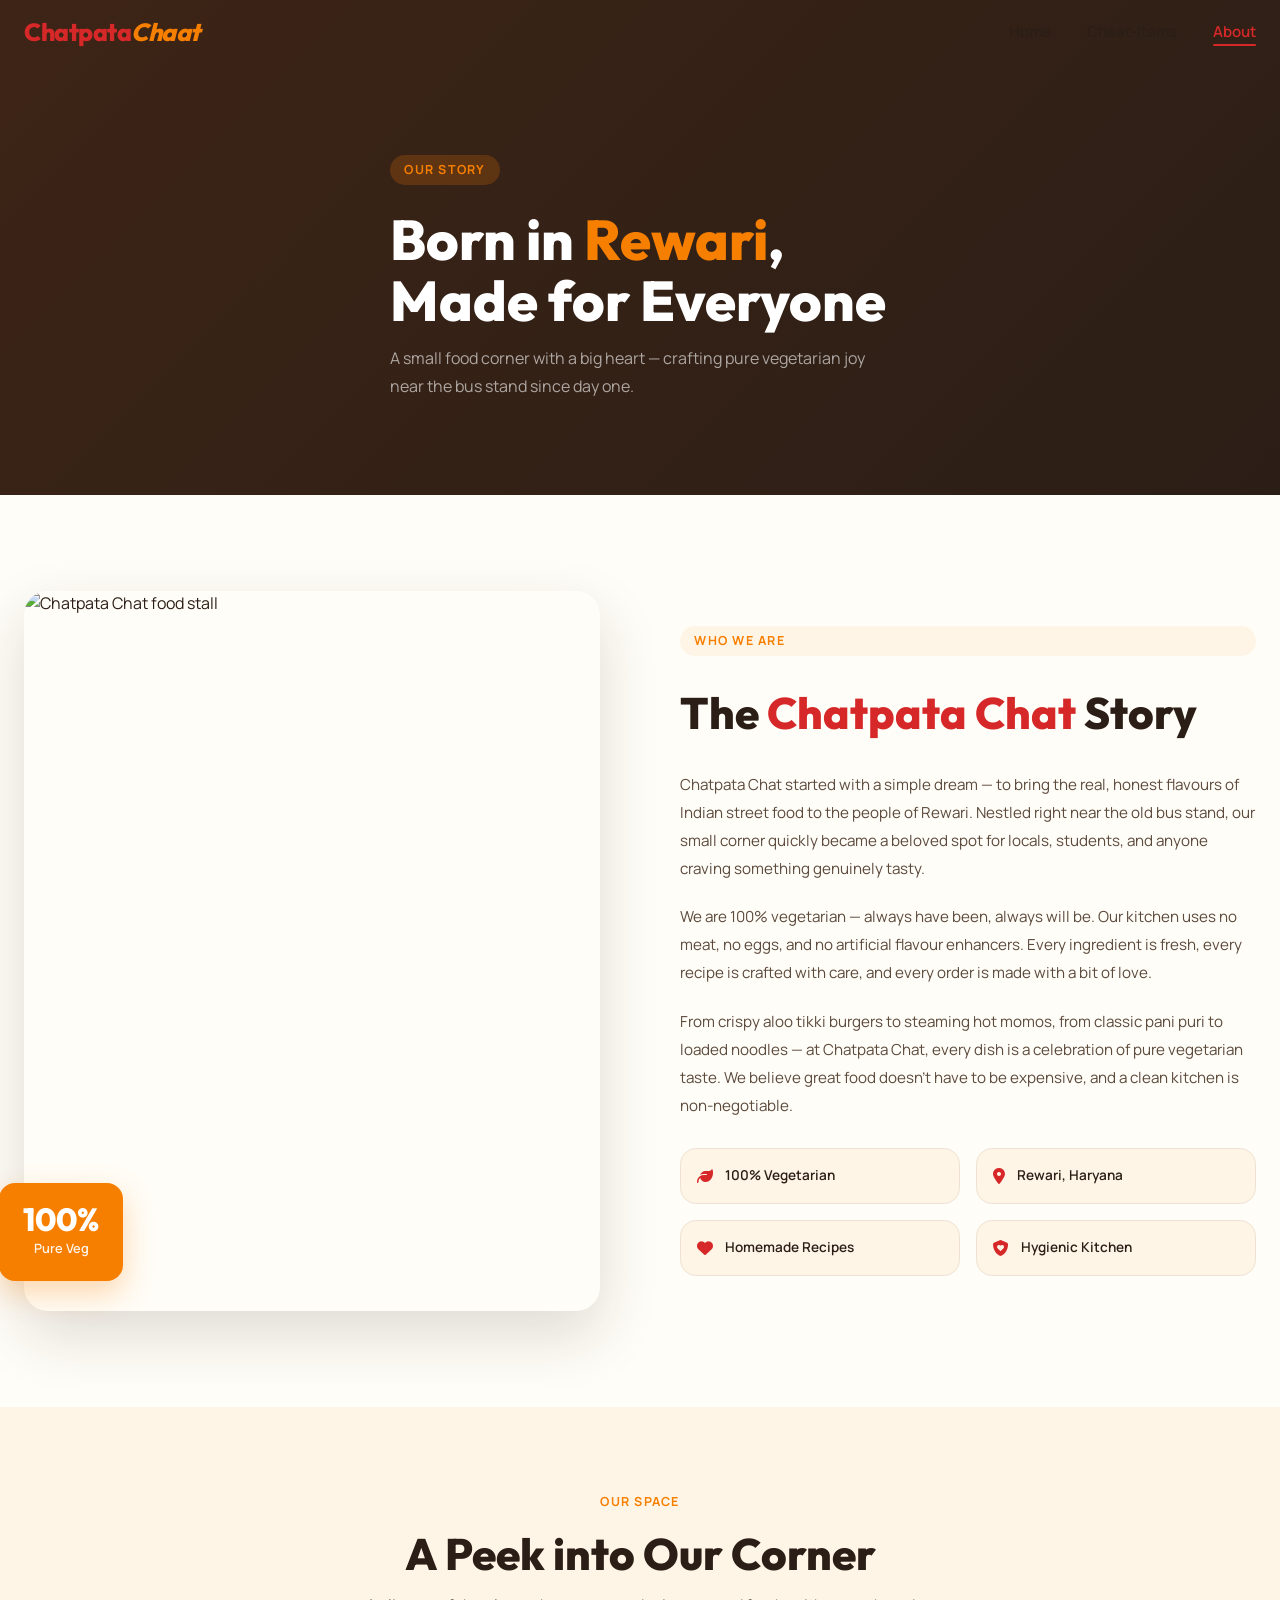
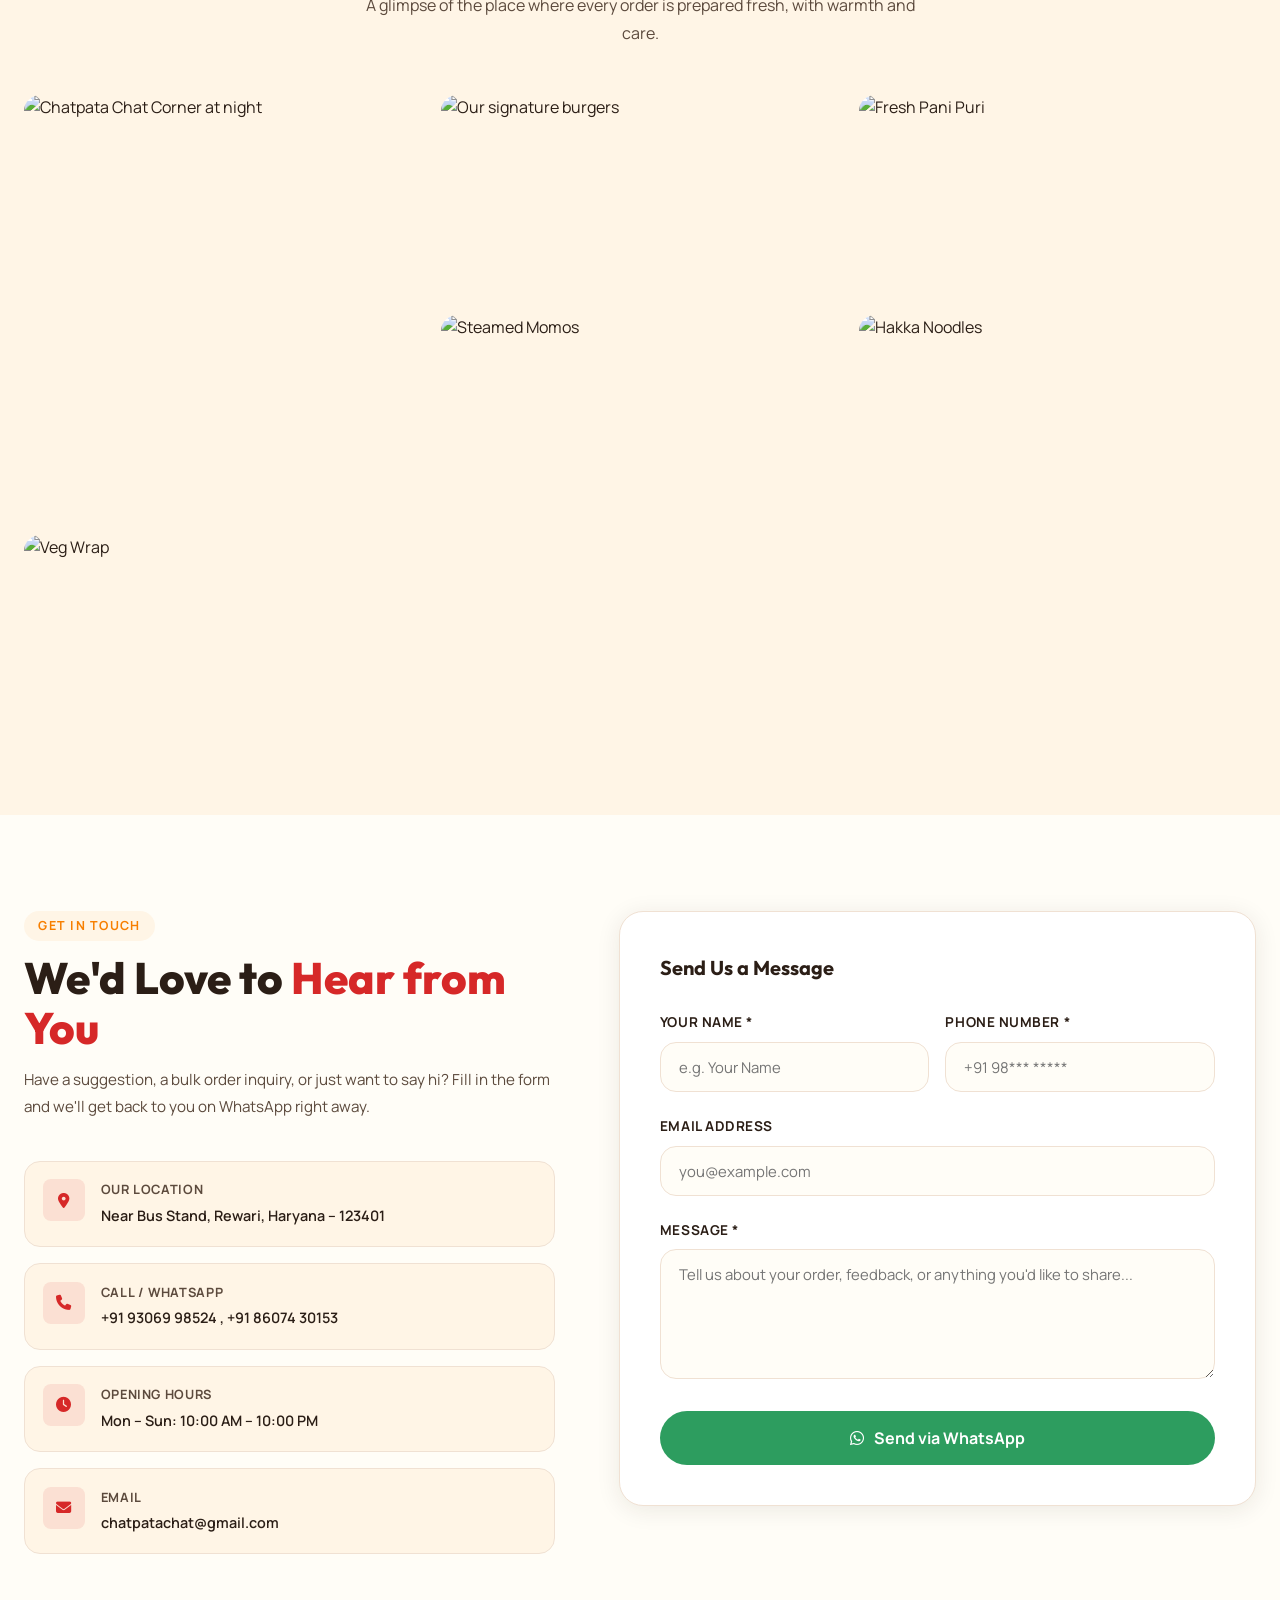
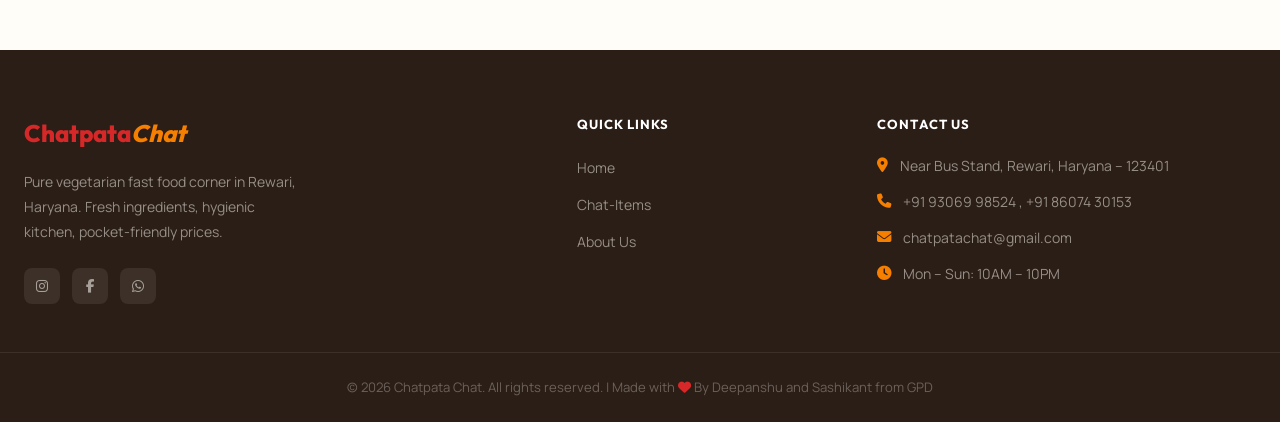
==== about.html @ 044dec82 "Add files via upload" ====
<!DOCTYPE html>
<html lang="en">
<head>
  <meta charset="UTF-8">
  <meta name="viewport" content="width=device-width, initial-scale=1.0">
  <meta name="description" content="About Chatpata Chat – Pure vegetarian fast food corner near bus stand, Rewari, Haryana. Our story, gallery and contact.">
  <title>About Us – Chatpata Chat</title>
  <link rel="stylesheet" href="https://cdnjs.cloudflare.com/ajax/libs/font-awesome/6.5.0/css/all.min.css">
  <link rel="stylesheet" href="style.css">
  <link rel="stylesheet" href="about.css">
</head>
<body>

  <!-- NAV OVERLAY -->
  <div id="navOverlay" class="nav-overlay"></div>

  <!-- NAVBAR -->
  <nav class="navbar" id="navbar">
    <div class="nav-inner">
      <a href="index.html" class="nav-logo" data-testid="nav-logo">
        <span class="c1">Chatpata</span><span class="c2">Chaat</span>
      </a>
      <button class="nav-toggle" id="navToggle" data-testid="nav-toggle-btn" aria-label="Toggle navigation">
        <span></span><span></span><span></span>
      </button>
      <ul class="nav-links" id="navMenu">
        <li><a href="index.html" class="nav-link" data-testid="nav-home">Home</a></li>
        <li><a href="chat.html" class="nav-link" data-testid="nav-chat-items">Chaat-Items</a></li>
        <li><a href="about.html" class="nav-link" data-testid="nav-about">About</a></li>
      </ul>
    </div>
  </nav>

  <!-- ABOUT HERO -->
  <section class="about-hero">
    <div class="about-hero-inner">
      <span class="section-tag">Our Story</span>
      <h1 class="about-hero-title">Born in <span>Rewari</span>,<br>Made for Everyone</h1>
      <p class="about-hero-sub">A small food corner with a big heart — crafting pure vegetarian joy near the bus stand since day one.</p>
    </div>
  </section>

  <!-- STORY SECTION -->
  <section class="about-story">
    <div class="section-wrap">
      <div class="story-inner">
        <div class="reveal-left">
          <div class="story-image-wrap">
            <img
              src="https://images.pexels.com/photos/5360690/pexels-photo-5360690.jpeg"
              alt="Chatpata Chat food stall"
              loading="lazy"
            >
            <div class="story-badge">
              <strong>100%</strong>
              <span>Pure Veg</span>
            </div>
          </div>
        </div>
        <div class="story-content reveal-right">
          <span class="section-tag">Who We Are</span>
          <h2 class="section-title">The <span>Chatpata Chat</span> Story</h2>
          <p>
            Chatpata Chat started with a simple dream — to bring the real, honest flavours of Indian street food to the people of Rewari. Nestled right near the old bus stand, our small corner quickly became a beloved spot for locals, students, and anyone craving something genuinely tasty.
          </p>
          <p>
            We are 100% vegetarian — always have been, always will be. Our kitchen uses no meat, no eggs, and no artificial flavour enhancers. Every ingredient is fresh, every recipe is crafted with care, and every order is made with a bit of love.
          </p>
          <p>
            From crispy aloo tikki burgers to steaming hot momos, from classic pani puri to loaded noodles — at Chatpata Chat, every dish is a celebration of pure vegetarian taste. We believe great food doesn't have to be expensive, and a clean kitchen is non-negotiable.
          </p>
          <div class="story-highlights">
            <div class="highlight-item">
              <i class="fas fa-leaf"></i>
              <span>100% Vegetarian</span>
            </div>
            <div class="highlight-item">
              <i class="fas fa-map-marker-alt"></i>
              <span>Rewari, Haryana</span>
            </div>
            <div class="highlight-item">
              <i class="fas fa-heart"></i>
              <span>Homemade Recipes</span>
            </div>
            <div class="highlight-item">
              <i class="fas fa-shield-heart"></i>
              <span>Hygienic Kitchen</span>
            </div>
          </div>
        </div>
      </div>
    </div>
  </section>

  <!-- GALLERY -->
  <section class="gallery">
    <div class="section-wrap">
      <div class="section-header">
        <span class="section-tag reveal">Our Space</span>
        <h2 class="section-title reveal">A Peek into Our Corner</h2>
        <p class="section-subtitle reveal">A glimpse of the place where every order is prepared fresh, with warmth and care.</p>
      </div>
      <div class="gallery-grid">

        <div class="gallery-item reveal delay-1" data-testid="gallery-1">
          <img src="https://images.pexels.com/photos/36470473/pexels-photo-36470473.jpeg" alt="Chatpata Chat Corner at night" loading="lazy">
          <div class="gallery-overlay"><span>Spicy Samosa</span></div>
        </div>

        <div class="gallery-item reveal delay-2" data-testid="gallery-2">
          <img src="https://images.pexels.com/photos/5639672/pexels-photo-5639672.jpeg?auto=compress&cs=tinysrgb&w=600" alt="Our signature burgers" loading="lazy">
          <div class="gallery-overlay"><span>Signature Burgers</span></div>
        </div>

        <div class="gallery-item reveal delay-3" data-testid="gallery-3">
          <img src="https://images.pexels.com/photos/36576777/pexels-photo-36576777.jpeg?auto=compress&cs=tinysrgb&w=600" alt="Fresh Pani Puri" loading="lazy">
          <div class="gallery-overlay"><span>Fresh Pani Puri</span></div>
        </div>

        <div class="gallery-item reveal delay-2" data-testid="gallery-4">
          <img src="https://images.pexels.com/photos/3911228/pexels-photo-3911228.jpeg?auto=compress&cs=tinysrgb&w=600" alt="Steamed Momos" loading="lazy">
          <div class="gallery-overlay"><span>Steamed Momos</span></div>
        </div>

        <div class="gallery-item reveal delay-3" data-testid="gallery-5">
          <img src="https://images.unsplash.com/photo-1617622141573-2e00d8818f3f?w=600&q=80" alt="Hakka Noodles" loading="lazy">
          <div class="gallery-overlay"><span>Hakka Noodles</span></div>
        </div>

        <div class="gallery-item reveal delay-4" data-testid="gallery-6">
          <img src="https://images.pexels.com/photos/36268502/pexels-photo-36268502.jpeg?auto=compress&cs=tinysrgb&w=600" alt="Veg Wrap" loading="lazy">
          <div class="gallery-overlay"><span>Veg Wraps</span></div>
        </div>

      </div>
    </div>
  </section>

  <!-- CONTACT FORM -->
  <section class="contact-section">
    <div class="section-wrap">
      <div class="contact-inner">
        <div class="contact-info reveal-left">
          <div>
            <span class="section-tag">Get in Touch</span>
            <h2 class="section-title">We'd Love to <span>Hear from You</span></h2>
            <p>Have a suggestion, a bulk order inquiry, or just want to say hi? Fill in the form and we'll get back to you on WhatsApp right away.</p>
          </div>
          <div class="contact-details">
            <div class="contact-detail-item" data-testid="contact-address">
              <div class="contact-detail-icon"><i class="fas fa-map-marker-alt"></i></div>
              <div>
                <strong>Our Location</strong>
                <span>Near Bus Stand, Rewari, Haryana – 123401</span>
              </div>
            </div>
            <div class="contact-detail-item" data-testid="contact-phone">
              <div class="contact-detail-icon"><i class="fas fa-phone"></i></div>
              <div>
                <strong>Call / WhatsApp</strong>
                <span>+91 93069 98524 ,
                +91 86074 30153</span>
              </div>
            </div>
            <div class="contact-detail-item" data-testid="contact-hours">
              <div class="contact-detail-icon"><i class="fas fa-clock"></i></div>
              <div>
                <strong>Opening Hours</strong>
                <span>Mon – Sun: 10:00 AM – 10:00 PM</span>
              </div>
            </div>
            <div class="contact-detail-item" data-testid="contact-email">
              <div class="contact-detail-icon"><i class="fas fa-envelope"></i></div>
              <div>
                <strong>Email</strong>
                <span>chatpatachat@gmail.com</span>
              </div>
            </div>
          </div>
        </div>

        <div class="contact-form-wrap reveal-right">
          <h3 style="font-family:var(--font-heading);font-size:1.25rem;font-weight:700;color:var(--text);margin-bottom:1.75rem;">Send Us a Message</h3>
          <form id="contactForm" novalidate data-testid="contact-form">
            <div class="form-row">
              <div class="form-group">
                <label class="form-label" for="contactName">Your Name *</label>
                <input
                  type="text"
                  id="contactName"
                  class="form-input"
                  placeholder="e.g. Your Name"
                  autocomplete="name"
                  data-testid="contact-name-input"
                  required
                >
              </div>
              <div class="form-group">
                <label class="form-label" for="contactPhone">Phone Number *</label>
                <input
                  type="tel"
                  id="contactPhone"
                  class="form-input"
                  placeholder="+91 98*** *****"
                  autocomplete="tel"
                  data-testid="contact-phone-input"
                  required
                >
              </div>
            </div>
            <div class="form-group">
              <label class="form-label" for="contactEmail">Email Address</label>
              <input
                type="email"
                id="contactEmail"
                class="form-input"
                placeholder="you@example.com"
                autocomplete="email"
                data-testid="contact-email-input"
              >
            </div>
            <div class="form-group">
              <label class="form-label" for="contactMessage">Message *</label>
              <textarea
                id="contactMessage"
                class="form-textarea"
                placeholder="Tell us about your order, feedback, or anything you'd like to share..."
                data-testid="contact-message-input"
                required
              ></textarea>
            </div>
            <button type="submit" class="form-submit-btn" data-testid="contact-submit-btn">
              <i class="fab fa-whatsapp"></i> Send via WhatsApp
            </button>
          </form>
        </div>
      </div>
    </div>
  </section>

  <!-- FOOTER -->
  <footer>
    <div class="footer-main">
      <div>
        <a href="index.html" class="footer-logo"><span>Chatpata</span><em>Chat</em></a>
        <p class="footer-desc">Pure vegetarian fast food corner in Rewari, Haryana. Fresh ingredients, hygienic kitchen, pocket-friendly prices.</p>
        <div class="footer-socials">
          <a href="#" aria-label="Instagram" data-testid="footer-instagram"><i class="fab fa-instagram"></i></a>
          <a href="#" aria-label="Facebook" data-testid="footer-facebook"><i class="fab fa-facebook-f"></i></a>
          <a href="#" aria-label="WhatsApp" data-testid="footer-whatsapp"><i class="fab fa-whatsapp"></i></a>
        </div>
      </div>
      <div class="footer-col">
        <h4>Quick Links</h4>
        <ul>
          <li><a href="index.html" data-testid="footer-link-home">Home</a></li>
          <li><a href="chat.html" data-testid="footer-link-menu">Chat-Items</a></li>
          <li><a href="about.html" data-testid="footer-link-about">About Us</a></li>
        </ul>
      </div>
      <div class="footer-col">
        <h4>Contact Us</h4>
        <div class="footer-contact-item"><i class="fas fa-map-marker-alt"></i><span>Near Bus Stand, Rewari, Haryana – 123401</span></div>
        <div class="footer-contact-item"><i class="fas fa-phone"></i><span>+91 93069 98524 ,
                +91 86074 30153</span></div>
        <div class="footer-contact-item"><i class="fas fa-envelope"></i><span>chatpatachat@gmail.com</span></div>
        <div class="footer-contact-item"><i class="fas fa-clock"></i><span>Mon – Sun: 10AM – 10PM</span></div>
      </div>
    </div>
    <div class="footer-bottom">
      <p>&copy; 2026 Chatpata Chat. All rights reserved. | Made with <i class="fas fa-heart" style="color:var(--primary)"></i> By Deepanshu and Sashikant from GPD</p>
    </div>
  </footer>

  <script src="common.js"></script>
  <script src="about.js"></script>
  <script src="main.js"></script>
</body>
</html>
---- style.css ----
/* =============================================
   CHATPATA CHAT — Shared Styles
   ============================================= */

@import url('https://fonts.googleapis.com/css2?family=Outfit:wght@400;500;600;700;800&family=Manrope:wght@400;500;600;700&display=swap');

/* ---- Reset ---- */
*, *::before, *::after { box-sizing: border-box; margin: 0; padding: 0; }
html { scroll-behavior: smooth; }
body { font-family: var(--font-body); background: var(--bg); color: var(--text); line-height: 1.6; overflow-x: hidden;   
  margin: 0;
}
img { max-width: 100%; display: block; height: auto; }
a { text-decoration: none; color: inherit; }
ul { list-style: none; }
button { cursor: pointer; border: none; background: none; font-family: inherit; }
input, textarea, select { font-family: inherit; }

/* ---- Variables ---- */
:root {
  --primary: #D62828;
  --primary-dark: #B71C1C;
  --secondary: #F77F00;
  --secondary-dark: #E06800;
  --accent: #2D9D5F;
  --accent-dark: #1E7A47;
  --bg: #FFFDF7;
  --bg-alt: #FFF5E6;
  --surface: #FFFFFF;
  --text: #2B1E16;
  --text-muted: #5C4A3D;
  --border: #F0E1D3;
  --shadow-soft: 0 8px 30px rgba(247, 127, 0, 0.08);
  --shadow-hover: 0 20px 40px rgba(214, 40, 40, 0.14);
  --shadow-card: 0 4px 24px rgba(43, 30, 22, 0.09);
  --radius-sm: 8px;
  --radius-md: 16px;
  --radius-lg: 24px;
  --radius-pill: 9999px;
  --font-heading: 'Outfit', sans-serif;
  --font-body: 'Manrope', sans-serif;
  --transition: all 0.3s cubic-bezier(0.4, 0, 0.2, 1);
  --max-w: 1280px;
}

/* ---- Layout ---- */
.container { max-width: var(--max-w); margin: 0 auto; padding: 0 1.5rem; }

.section-wrap { max-width: var(--max-w); margin: 0 auto; padding: 0 1.5rem; }

.section-tag {
  display: inline-block;
  background: var(--bg-alt);
  color: var(--secondary);
  font-size: 0.78rem;
  font-weight: 700;
  letter-spacing: 0.1em;
  text-transform: uppercase;
  padding: 0.3rem 0.9rem;
  border-radius: var(--radius-pill);
  margin-bottom: 0.75rem;
}

.section-title {
  font-family: var(--font-heading);
  font-size: clamp(1.75rem, 3.5vw, 2.75rem);
  font-weight: 800;
  color: var(--text);
  line-height: 1.15;
  margin-bottom: 0.75rem;
}

.section-subtitle {
  font-size: 1rem;
  color: var(--text-muted);
  line-height: 1.75;
}

.section-header { text-align: center; margin-bottom: 3rem; }
.section-header .section-subtitle { max-width: 560px; margin: 0 auto; }

/* ---- Buttons ---- */
.btn {
  display: inline-flex;
  align-items: center;
  gap: 0.5rem;
  padding: 0.875rem 1.75rem;
  border-radius: var(--radius-pill);
  font-size: 0.93rem;
  font-weight: 700;
  transition: var(--transition);
  white-space: nowrap;
  cursor: pointer;
  border: none;
  font-family: var(--font-body);
  line-height: 1;
}
.btn-primary { background: var(--primary); color: #fff; }
.btn-primary:hover { background: var(--primary-dark); transform: translateY(-2px); box-shadow: var(--shadow-hover); }
.btn-secondary { background: var(--secondary); color: #fff; }
.btn-secondary:hover { background: var(--secondary-dark); transform: translateY(-2px); box-shadow: 0 12px 30px rgba(247,127,0,0.25); }
.btn-accent { background: var(--secondary); color: #fff; }
.btn-accent:hover { background: var(--secondary-dark); transform: translateY(-2px); box-shadow: 0 12px 30px rgba(45,157,95,0.25); }
.btn-outline { background: transparent; color: var(--primary); border: 2px solid var(--primary); }
.btn-outline:hover { background: var(--primary); color: #fff; transform: translateY(-2px); }
.btn-sm { padding: 0.6rem 1.2rem; font-size: 0.84rem; }
.btn-lg { padding: 1.1rem 2.25rem; font-size: 1.05rem; }

/* ---- Scroll Reveal ---- */
.reveal, .reveal-left, .reveal-right {
  opacity: 0;
  transition: opacity 0.7s ease, transform 0.7s ease;
}
.reveal { transform: translateY(30px); }
.reveal-left { transform: translateX(-40px); }
.reveal-right { transform: translateX(40px); }
.reveal.visible, .reveal-left.visible, .reveal-right.visible {
  opacity: 1;
  transform: translate(0, 0);
}
.delay-1 { transition-delay: 0.1s; }
.delay-2 { transition-delay: 0.2s; }
.delay-3 { transition-delay: 0.3s; }
.delay-4 { transition-delay: 0.4s; }
.delay-5 { transition-delay: 0.5s; }
.delay-6 { transition-delay: 0.6s; }

/* =============================================
   NAVBAR
   ============================================= */
.navbar {
  position: fixed;
  top: 0; left: 0; right: 0;
  z-index: 1000;
  padding: 1.2rem 0;
  transition: background 0.4s ease, box-shadow 0.4s ease, padding 0.3s ease;
}
.navbar.scrolled {
  background: rgba(255, 253, 247, 0.96);
  backdrop-filter: blur(14px);
  -webkit-backdrop-filter: blur(14px);
  box-shadow: 0 2px 20px rgba(43, 30, 22, 0.08);
  padding: 0.85rem 0;
}
.nav-inner {
  max-width: var(--max-w);
  margin: 0 auto;
  padding: 0 1.5rem;
  display: flex;
  align-items: center;
  justify-content: space-between;
}
.nav-logo {
  font-family: var(--font-heading);
  font-size: 1.55rem;
  font-weight: 800;
  letter-spacing: -0.02em;
  line-height: 1;
}
.nav-logo .c1 { color: var(--primary); }
.nav-logo .c2 { color: var(--secondary); font-style: italic; }
.nav-links { display: flex; align-items: center; gap: 2.25rem; }
.nav-link {
  font-size: 0.94rem;
  font-weight: 600;
  color: var(--text);
  position: relative;
  transition: var(--transition);
}
.nav-link::after {
  content: '';
  position: absolute;
  bottom: -4px; left: 0;
  width: 0; height: 2px;
  background: var(--primary);
  border-radius: var(--radius-pill);
  transition: width 0.3s ease;
}
.nav-link:hover, .nav-link.active { color: var(--primary); }
.nav-link:hover::after, .nav-link.active::after { width: 100%; }
.nav-toggle {
  display: none;
  flex-direction: column;
  gap: 5px;
  padding: 6px;
  background: transparent;
  border: none;
  cursor: pointer;
  z-index: 1001;
}
.nav-toggle span {
  display: block;
  width: 24px; height: 2px;
  background: var(--text);
  border-radius: 2px;
  transition: var(--transition);
}
.nav-toggle.open span:nth-child(1) { transform: translateY(7px) rotate(45deg); }
.nav-toggle.open span:nth-child(2) { opacity: 0; transform: scaleX(0); }
.nav-toggle.open span:nth-child(3) { transform: translateY(-7px) rotate(-45deg); }
.nav-overlay {
  display: none;
  position: fixed;
  inset: 0;
  background: rgba(0,0,0,0.35);
  z-index: 998;
  opacity: 0;
  transition: opacity 0.3s ease;
}
.nav-overlay.show { opacity: 1; }

/* =============================================
   FOOTER
   ============================================= */
footer { background: var(--text); color: rgba(255,253,247,0.85); }
.footer-main {
  max-width: var(--max-w);
  margin: 0 auto;
  padding: 4rem 1.5rem 3rem;
  display: grid;
  grid-template-columns: 2fr 1fr 1.5fr;
  gap: 3rem;
  border-bottom: 1px solid rgba(255,255,255,0.08);
}
.footer-logo {
  font-family: var(--font-heading);
  font-size: 1.5rem;
  font-weight: 800;
  display: inline-block;
  margin-bottom: 1rem;
}
.footer-logo span { color: var(--primary); }
.footer-logo em { color: var(--secondary); font-style: italic; }
.footer-desc {
  font-size: 0.875rem;
  color: rgba(255,253,247,0.5);
  line-height: 1.8;
  margin-bottom: 1.5rem;
  max-width: 280px;
}
.footer-socials { display: flex; gap: 0.75rem; }
.footer-socials a {
  width: 36px; height: 36px;
  background: rgba(255,255,255,0.08);
  border-radius: var(--radius-sm);
  display: flex; align-items: center; justify-content: center;
  color: rgba(255,253,247,0.55);
  font-size: 0.85rem;
  transition: var(--transition);
}
.footer-socials a:hover { background: var(--primary); color: #fff; transform: translateY(-2px); }
.footer-col h4 {
  font-family: var(--font-heading);
  font-size: 0.82rem;
  font-weight: 700;
  color: #fff;
  text-transform: uppercase;
  letter-spacing: 0.08em;
  margin-bottom: 1.25rem;
}
.footer-col ul { display: flex; flex-direction: column; gap: 0.7rem; }
.footer-col ul a { font-size: 0.875rem; color: rgba(255,253,247,0.5); transition: var(--transition); }
.footer-col ul a:hover { color: var(--secondary); padding-left: 5px; }
.footer-contact-item {
  display: flex; align-items: flex-start; gap: 0.75rem;
  margin-bottom: 0.85rem; font-size: 0.875rem; color: rgba(255,253,247,0.5);
}
.footer-contact-item i { color: var(--secondary); margin-top: 3px; flex-shrink: 0; font-size: 0.9rem; }
.footer-bottom {
  max-width: var(--max-w);
  margin: 0 auto;
  padding: 1.5rem;
  text-align: center;
  font-size: 0.82rem;
  color: rgba(255,253,247,0.3);
}

/* =============================================
   RESPONSIVE
   ============================================= */
@media (max-width: 768px) {
  .nav-toggle { display: flex; }
  .nav-links {
    position: fixed;
    top: 0; right: -100%;
    width: 270px; height: 100vh;
    background: var(--surface);
    flex-direction: column;
    justify-content: center;
    gap: 2rem;
    padding: 2rem;
    box-shadow: -8px 0 30px rgba(0,0,0,0.12);
    transition: right 0.4s cubic-bezier(0.4, 0, 0.2, 1);
    z-index: 999;
  }
  .nav-overlay {
  position: fixed;
  inset: 0;
  background: rgba(0, 0, 0, 0.45);
  opacity: 0;
  visibility: hidden;
  pointer-events: none;
  transition: 0.25s ease;
  z-index: 998;
}

.nav-overlay.active {
  opacity: 1;
  visibility: visible;
  pointer-events: auto;
}
  .nav-links.open { right: 0; }
  .nav-link { font-size: 1.1rem; }
  /* .nav-overlay { display: block; } */
  .footer-main { grid-template-columns: 1fr; gap: 2rem; padding: 3rem 1.5rem 2rem; }
}

@media (max-width: 480px) {
  .btn { padding: 0.75rem 1.4rem; font-size: 0.88rem; }
  .btn-lg { padding: 0.9rem 1.75rem; font-size: 0.95rem; }
}

/* ===============================
   ORDER POPUP — Chatpata Chat
================================= */

.order-popup {
  position: fixed;
  inset: 0;
  background: rgba(20, 16, 12, 0.58);
  display: flex;
  align-items: center;
  justify-content: center;
  padding: 24px 16px;
  opacity: 0;
  visibility: hidden;
  pointer-events: none;
  transition: opacity 0.25s ease, visibility 0.25s ease;
  z-index: 9999;
}

.order-popup.show {
  opacity: 1;
  visibility: visible;
  pointer-events: auto;
}

.order-popup-box {
  width: 100%;
  max-width: 560px;
  max-height: 90vh;
  overflow-y: auto;
  background: #ffffff;
  border-radius: 26px;
  padding: 28px 24px 24px;
  position: relative;
  box-shadow: 0 24px 70px rgba(0, 0, 0, 0.18);
  border: 1px solid rgba(229, 57, 53, 0.08);
  transform: translateY(18px) scale(0.98);
  transition: transform 0.25s ease;
  scrollbar-width: thin;
  scrollbar-color: #d8d8d8 transparent;
}

.order-popup.show .order-popup-box {
  transform: translateY(0) scale(1);
}

.order-popup-box::-webkit-scrollbar {
  width: 8px;
}

.order-popup-box::-webkit-scrollbar-track {
  background: transparent;
}

.order-popup-box::-webkit-scrollbar-thumb {
  background: #d9d9d9;
  border-radius: 999px;
}

.popup-close {
  position: absolute;
  top: 14px;
  right: 14px;
  width: 42px;
  height: 42px;
  border: none;
  border-radius: 50%;
  background: #f7f3ef;
  color: #221813;
  font-size: 26px;
  line-height: 1;
  cursor: pointer;
  transition: 0.2s ease;
  display: flex;
  align-items: center;
  justify-content: center;
}

.popup-close:hover {
  background: #efe6df;
  transform: rotate(90deg);
}

.order-popup-box h3 {
  margin: 0 0 6px;
  font-size: 30px;
  line-height: 1.15;
  color: #221813;
  font-weight: 800;
  padding-right: 52px;
}

.popup-subtext {
  margin: 0 0 22px;
  font-size: 15px;
  line-height: 1.6;
  color: #6b625b;
}

.popup-field {
  margin-bottom: 18px;
}

.popup-field label {
  display: block;
  margin-bottom: 9px;
  font-size: 15px;
  font-weight: 700;
  color: #2a2019;
}

.popup-field input,
.popup-field textarea {
  width: 100%;
  border: 1px solid #e5ddd6;
  border-radius: 16px;
  padding: 14px 16px;
  font-size: 15px;
  color: #221813;
  background: #fffdfb;
  outline: none;
  transition: border-color 0.2s ease, box-shadow 0.2s ease, background 0.2s ease;
}

.popup-field input:focus,
.popup-field textarea:focus {
  border-color: #e53935;
  box-shadow: 0 0 0 4px rgba(229, 57, 53, 0.08);
  background: #ffffff;
}

.popup-field input[readonly] {
  background: #f8f5f2;
  color: #3a302a;
  cursor: default;
}

.popup-field textarea {
  min-height: 110px;
  resize: vertical;
}

.popup-qty {
  display: flex;
  align-items: center;
  gap: 12px;
}

.popup-qty button {
  width: 48px;
  height: 48px;
  border: none;
  border-radius: 14px;
  background: #f3efea;
  color: #221813;
  font-size: 24px;
  font-weight: 700;
  cursor: pointer;
  transition: 0.2s ease;
  flex-shrink: 0;
}

.popup-qty button:hover {
  background: #eadfd6;
}

.popup-qty input {
  width: 96px;
  min-width: 96px;
  text-align: center;
  padding: 12px;
  font-weight: 700;
  background: #fff;
}

.popup-total {
  margin: 10px 0 22px;
  font-size: 20px;
  font-weight: 800;
  color: #e53935;
}

.confirm-order-btn {
  width: 100%;
  border: none;
  border-radius: 16px;
  padding: 15px 18px;
  background: linear-gradient(135deg, #e53935, #ff6b35);
  color: #ffffff;
  font-size: 16px;
  font-weight: 800;
  letter-spacing: 0.2px;
  cursor: pointer;
  box-shadow: 0 14px 30px rgba(229, 57, 53, 0.22);
  transition: transform 0.2s ease, box-shadow 0.2s ease, opacity 0.2s ease;
}

.confirm-order-btn:hover {
  transform: translateY(-2px);
  box-shadow: 0 18px 34px rgba(229, 57, 53, 0.28);
}

.confirm-order-btn:active {
  transform: translateY(0);
}

@media (max-width: 768px) {
  .order-popup {
    padding: 14px;
    align-items: flex-start;
  }

  .order-popup-box {
    max-width: 100%;
    max-height: 92vh;
    margin-top: 6px;
    border-radius: 22px;
    padding: 22px 18px 20px;
  }

  .order-popup-box h3 {
    font-size: 24px;
  }

  .popup-subtext {
    font-size: 14px;
    margin-bottom: 18px;
  }

  .popup-field {
    margin-bottom: 16px;
  }

  .popup-field input,
  .popup-field textarea {
    padding: 13px 14px;
    font-size: 14px;
    border-radius: 14px;
  }

  .popup-qty {
    gap: 10px;
  }

  .popup-qty button {
    width: 44px;
    height: 44px;
    border-radius: 12px;
    font-size: 22px;
  }

  .popup-qty input {
    width: 82px;
    min-width: 82px;
  }

  .popup-total {
    font-size: 18px;
    margin: 8px 0 18px;
  }

  .confirm-order-btn {
    padding: 14px 16px;
    font-size: 15px;
    border-radius: 14px;
  }
}

@media (max-width: 480px) {
  .order-popup {
    padding: 10px;
  }

  .order-popup-box {
    max-height: 94vh;
    padding: 20px 15px 18px;
    border-radius: 18px;
  }

  .popup-close {
    width: 38px;
    height: 38px;
    font-size: 24px;
    top: 10px;
    right: 10px;
  }

  .order-popup-box h3 {
    font-size: 22px;
    padding-right: 44px;
  }

  .popup-field label {
    font-size: 14px;
  }

  .popup-field input,
  .popup-field textarea {
    font-size: 14px;
  }

  .popup-qty input {
    width: 74px;
    min-width: 74px;
  }
}
---- about.css ----
/* =============================================
   ABOUT PAGE — Chatpata Chat
   ============================================= */

/* ---- About Hero ---- */
.about-hero {
  min-height: 55vh;
  background: linear-gradient(135deg, #3D2416 0%, var(--text) 100%);
  display: flex;
  align-items: center;
  padding: 120px 0 60px;
  position: relative;
  overflow: hidden;
}
.about-hero::before {
  content: '';
  position: absolute;
  inset: 0;
  background: url('https://images.pexels.com/photos/5779600/pexels-photo-5779600.jpeg') center/cover no-repeat;
  opacity: 0.15;
}
.about-hero::after {
  content: '';
  position: absolute;
  top: 0; left: 0;
  width: 100%; height: 100%;
  /* background: linear-gradient(to right, rgba(126, 83, 56, 0.208) 40%, rgba(93, 71, 58, 0.192) 100%); */
}
.about-hero-inner {
  max-width: var(--max-w);
  margin: 0 auto;
  padding: 0 1.5rem;
  position: relative;
  z-index: 1;
}
.about-hero .section-tag { background: rgba(247,127,0,0.2); color: var(--secondary); }
.about-hero-title {
  font-family: var(--font-heading);
  font-size: clamp(2rem, 4.5vw, 3.5rem);
  font-weight: 800;
  color: #fff;
  line-height: 1.1;
  margin: 0.75rem 0;
}
.about-hero-title span { color: var(--secondary); }
.about-hero-sub {
  font-size: 1rem;
  color: rgba(255,255,255,0.6);
  max-width: 500px;
  line-height: 1.75;
}

/* ---- Story Section ---- */
.about-story {
  padding: 6rem 0;
  background: var(--bg);
}
.story-inner {
  display: grid;
  grid-template-columns: 1fr 1fr;
  gap: 5rem;
  align-items: center;
}
.story-image-wrap { position: relative; }
.story-image-wrap img {
  width: 100%;
  border-radius: var(--radius-lg);
  box-shadow: 0 24px 60px rgba(43,30,22,0.15);
  object-fit: cover;
  aspect-ratio: 4/5;
}
.story-badge {
  position: absolute;
  bottom: 30px; left: -25px;
  background: var(--secondary);
  color: #fff;
  padding: 1.25rem 1.5rem;
  border-radius: var(--radius-md);
  box-shadow: 0 12px 30px rgba(247,127,0,0.3);
  text-align: center;
}
.story-badge strong {
  font-family: var(--font-heading);
  font-size: 2rem;
  font-weight: 800;
  display: block;
  line-height: 1;
}
.story-badge span { font-size: 0.8rem; font-weight: 600; opacity: 0.9; }
.story-content { display: flex; flex-direction: column; gap: 1.25rem; }
.story-content .section-title { text-align: left; }
.story-content .section-title span { color: var(--primary); }
.story-content p { font-size: 0.95rem; color: var(--text-muted); line-height: 1.85; }
.story-highlights {
  display: grid;
  grid-template-columns: 1fr 1fr;
  gap: 1rem;
  margin-top: 0.5rem;
}
.highlight-item {
  display: flex;
  align-items: center;
  gap: 0.75rem;
  padding: 1rem;
  background: var(--bg-alt);
  border-radius: var(--radius-md);
  border: 1px solid var(--border);
}
.highlight-item i { color: var(--primary); font-size: 1rem; flex-shrink: 0; }
.highlight-item span { font-size: 0.85rem; font-weight: 600; color: var(--text); }

/* ---- Gallery ---- */
.gallery {
  padding: 5rem 0;
  background: var(--bg-alt);
}
.gallery-grid {
  display: grid;
  grid-template-columns: repeat(3, 1fr);
  gap: 1.25rem;
}
.gallery-item {
  border-radius: var(--radius-md);
  overflow: hidden;
  position: relative;
  cursor: pointer;
}
.gallery-item:nth-child(1) { grid-row: span 2; }
.gallery-item img {
  width: 100%;
  height: 100%;
  min-height: 200px;
  object-fit: cover;
  transition: transform 0.6s ease;
  display: block;
}
.gallery-item:nth-child(1) img { min-height: 420px; }
.gallery-overlay {
  position: absolute;
  inset: 0;
  background: linear-gradient(to top, rgba(43,30,22,0.7) 0%, transparent 50%);
  opacity: 0;
  transition: var(--transition);
  display: flex;
  align-items: flex-end;
  padding: 1.25rem;
}
.gallery-item:hover .gallery-overlay { opacity: 1; }
.gallery-item:hover img { transform: scale(1.08); }
.gallery-overlay span {
  color: #fff;
  font-size: 0.9rem;
  font-weight: 600;
  font-family: var(--font-heading);
}

/* ---- Contact Form ---- */
.contact-section {
  padding: 6rem 0;
  background: var(--bg);
}
.contact-inner {
  display: grid;
  grid-template-columns: 1fr 1.2fr;
  gap: 4rem;
  align-items: start;
}
.contact-info { display: flex; flex-direction: column; gap: 2rem; }
.contact-info .section-title { text-align: left; }
.contact-info .section-title span { color: var(--primary); }
.contact-info p { font-size: 0.95rem; color: var(--text-muted); line-height: 1.8; }
.contact-details { display: flex; flex-direction: column; gap: 1rem; margin-top: 0.5rem; }
.contact-detail-item {
  display: flex;
  align-items: flex-start;
  gap: 1rem;
  padding: 1.1rem;
  background: var(--bg-alt);
  border-radius: var(--radius-md);
  border: 1px solid var(--border);
}
.contact-detail-icon {
  width: 42px; height: 42px;
  background: rgba(214,40,40,0.1);
  border-radius: var(--radius-sm);
  display: flex; align-items: center; justify-content: center;
  color: var(--primary);
  font-size: 0.95rem;
  flex-shrink: 0;
}
.contact-detail-item strong { display: block; font-size: 0.8rem; color: var(--text-muted); text-transform: uppercase; letter-spacing: 0.05em; margin-bottom: 0.2rem; }
.contact-detail-item span { font-size: 0.9rem; font-weight: 600; color: var(--text); }

/* Form */
.contact-form-wrap {
  background: var(--surface);
  padding: 2.5rem;
  border-radius: var(--radius-lg);
  box-shadow: var(--shadow-card);
  border: 1px solid var(--border);
}
.form-group { margin-bottom: 1.5rem; }
.form-label {
  display: block;
  font-size: 0.85rem;
  font-weight: 700;
  color: var(--text);
  margin-bottom: 0.5rem;
  text-transform: uppercase;
  letter-spacing: 0.04em;
}
.form-input, .form-textarea {
  width: 100%;
  padding: 0.875rem 1.1rem;
  background: var(--bg);
  border: 1.5px solid var(--border);
  border-radius: var(--radius-md);
  font-size: 0.93rem;
  color: var(--text);
  transition: var(--transition);
  outline: none;
}
.form-input:focus, .form-textarea:focus {
  border-color: var(--primary);
  background: var(--surface);
  box-shadow: 0 0 0 3px rgba(214,40,40,0.08);
}
.form-textarea { resize: vertical; min-height: 130px; }
.form-row { display: grid; grid-template-columns: 1fr 1fr; gap: 1rem; }
.form-submit-btn {
  width: 100%;
  padding: 1rem;
  background: var(--accent);
  color: #fff;
  border: none;
  border-radius: var(--radius-pill);
  font-size: 1rem;
  font-weight: 700;
  cursor: pointer;
  display: flex;
  align-items: center;
  justify-content: center;
  gap: 0.6rem;
  transition: var(--transition);
  font-family: var(--font-body);
}
.form-submit-btn:hover { background: var(--accent-dark); transform: translateY(-2px); box-shadow: 0 12px 30px rgba(45,157,95,0.3); }

/* =============================================
   RESPONSIVE — ABOUT
   ============================================= */
@media (max-width: 1024px) {
  .story-inner { grid-template-columns: 1fr; gap: 3rem; }
  .story-image-wrap img { aspect-ratio: 16/9; }
  .story-badge { left: 20px; }
  .contact-inner { grid-template-columns: 1fr; gap: 3rem; }
  .gallery-grid { grid-template-columns: repeat(2, 1fr); }
  .gallery-item:nth-child(1) { grid-row: span 1; }
  .gallery-item:nth-child(1) img { min-height: 200px; }
}

@media (max-width: 600px) {
  .gallery-grid { grid-template-columns: 1fr 1fr; gap: 0.75rem; }
  .story-highlights { grid-template-columns: 1fr; }
  .form-row { grid-template-columns: 1fr; }
  .contact-form-wrap { padding: 1.75rem; }
  .story-badge { display: none; }
}
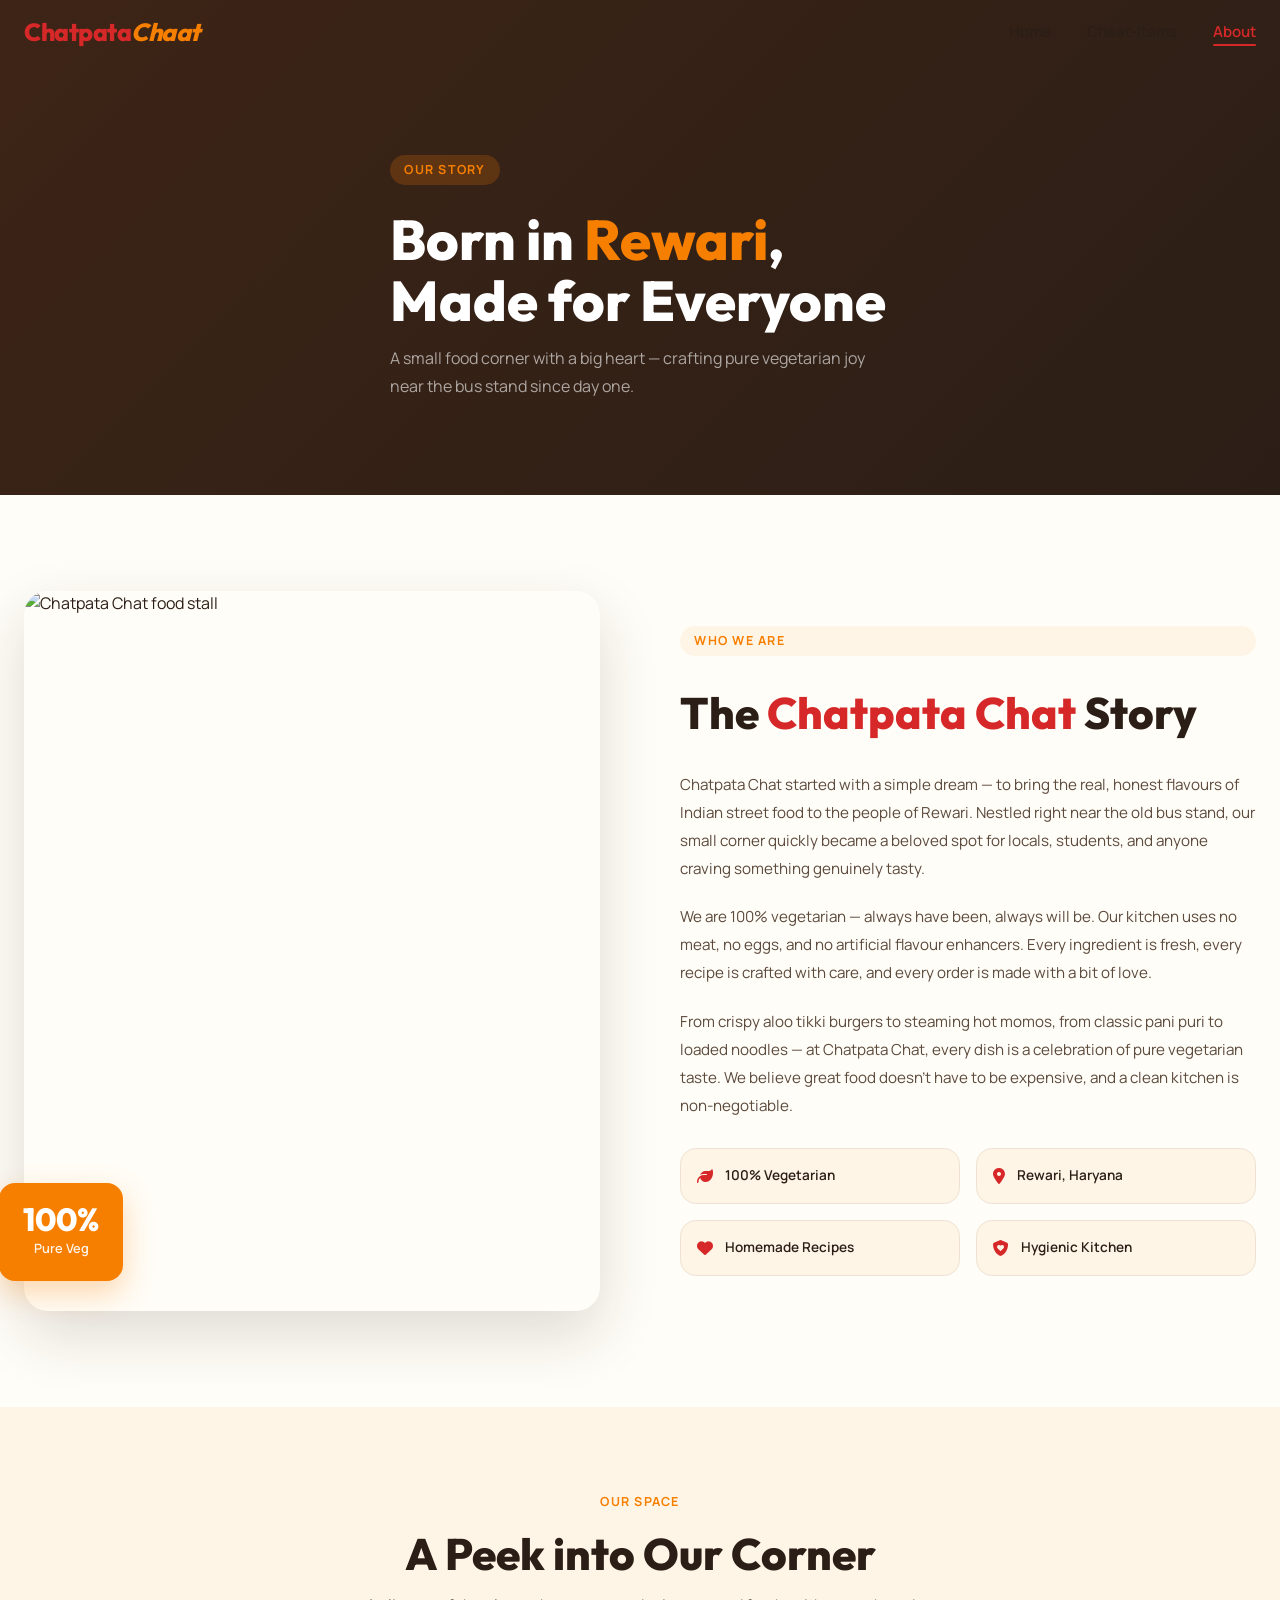
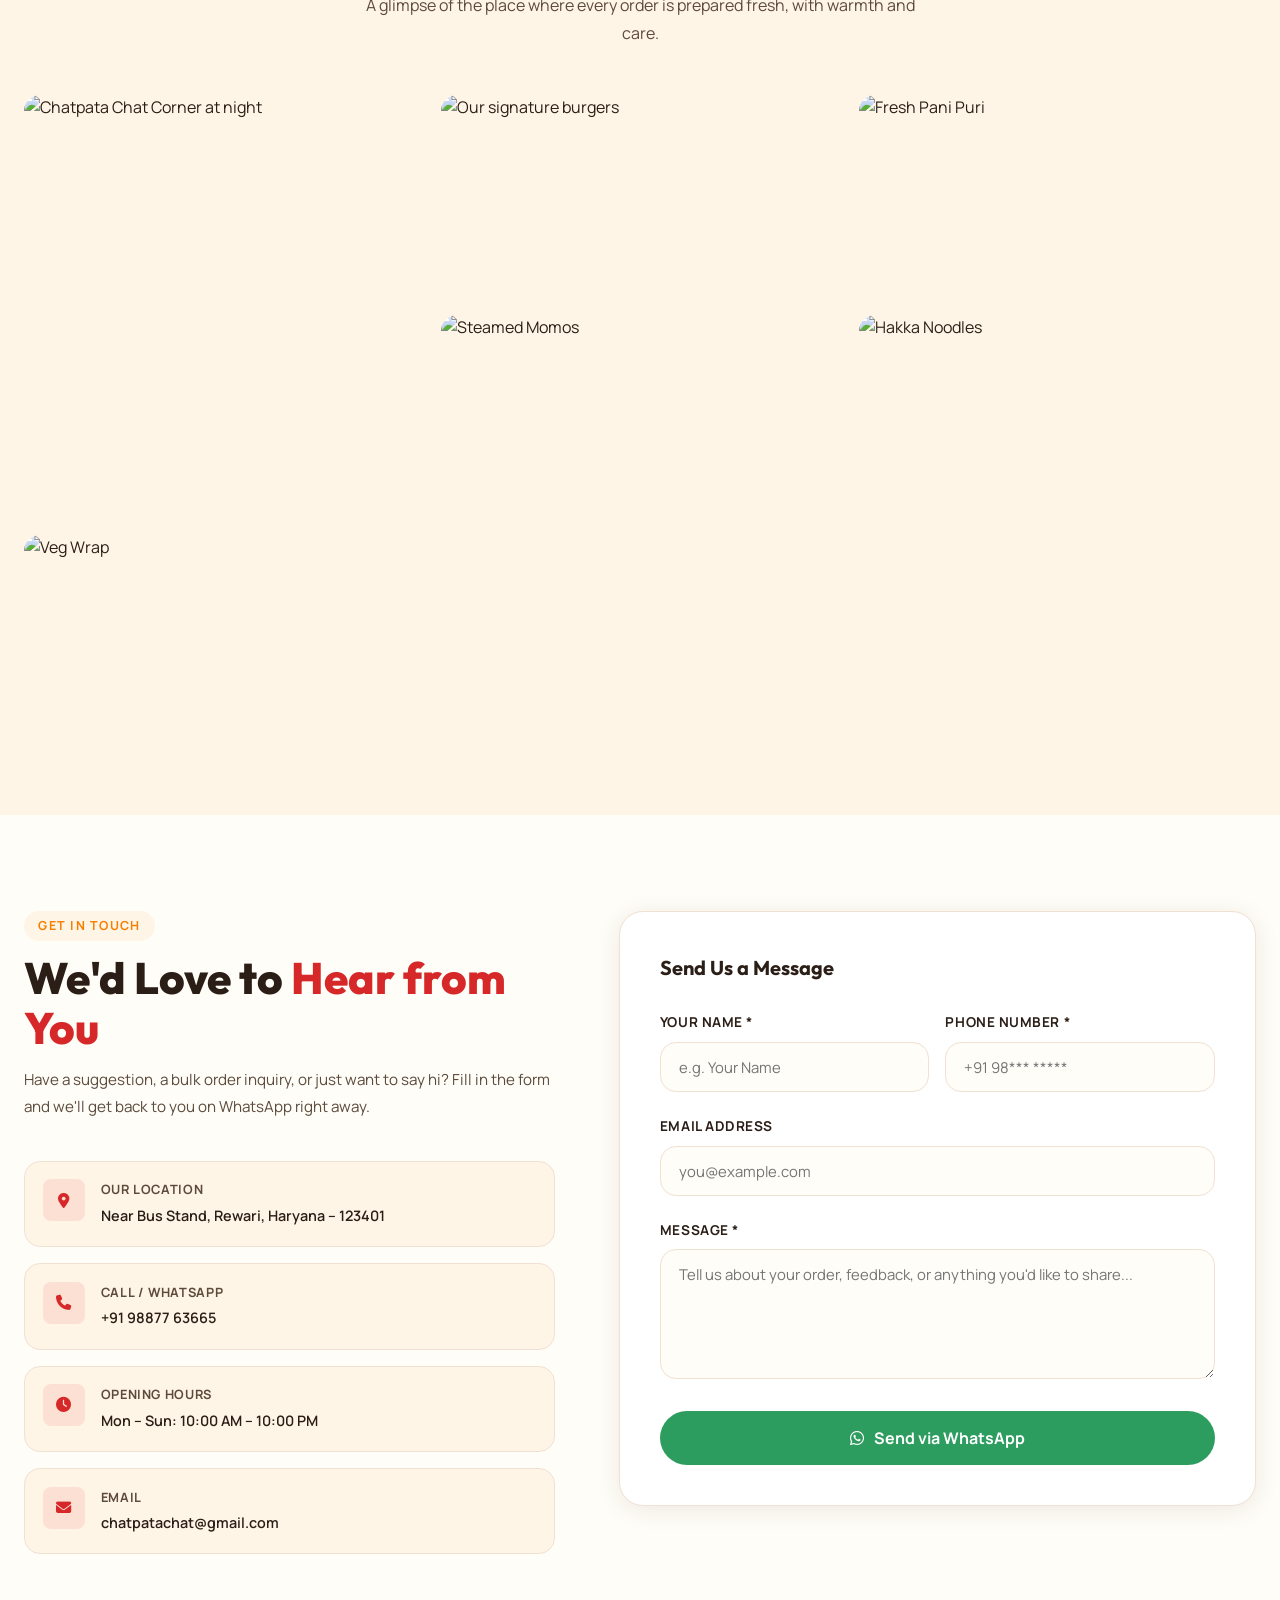
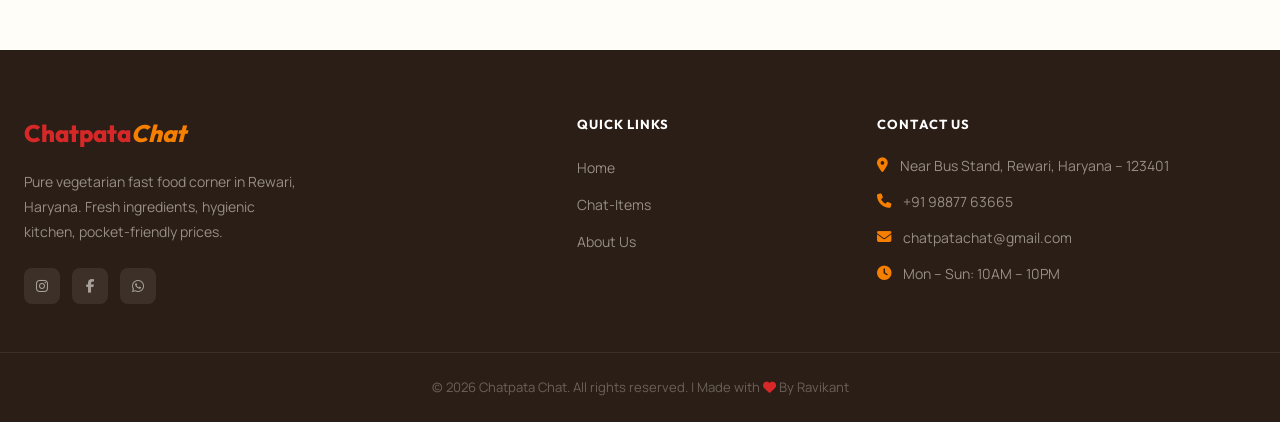
==== commit b3868c00: "Update about.html" ====
--- a/about.html
+++ b/about.html
@@ -158,8 +158,7 @@
               <div class="contact-detail-icon"><i class="fas fa-phone"></i></div>
               <div>
                 <strong>Call / WhatsApp</strong>
-                <span>+91 93069 98524 ,
-                +91 86074 30153</span>
+                <span>+91 98877 63665</span>
               </div>
             </div>
             <div class="contact-detail-item" data-testid="contact-hours">
@@ -261,14 +260,13 @@
       <div class="footer-col">
         <h4>Contact Us</h4>
         <div class="footer-contact-item"><i class="fas fa-map-marker-alt"></i><span>Near Bus Stand, Rewari, Haryana – 123401</span></div>
-        <div class="footer-contact-item"><i class="fas fa-phone"></i><span>+91 93069 98524 ,
-                +91 86074 30153</span></div>
+        <div class="footer-contact-item"><i class="fas fa-phone"></i><span>+91 98877 63665</span></div>
         <div class="footer-contact-item"><i class="fas fa-envelope"></i><span>chatpatachat@gmail.com</span></div>
         <div class="footer-contact-item"><i class="fas fa-clock"></i><span>Mon – Sun: 10AM – 10PM</span></div>
       </div>
     </div>
     <div class="footer-bottom">
-      <p>&copy; 2026 Chatpata Chat. All rights reserved. | Made with <i class="fas fa-heart" style="color:var(--primary)"></i> By Deepanshu and Sashikant from GPD</p>
+      <p>&copy; 2026 Chatpata Chat. All rights reserved. | Made with <i class="fas fa-heart" style="color:var(--primary)"></i> By Ravikant</p>
     </div>
   </footer>
 
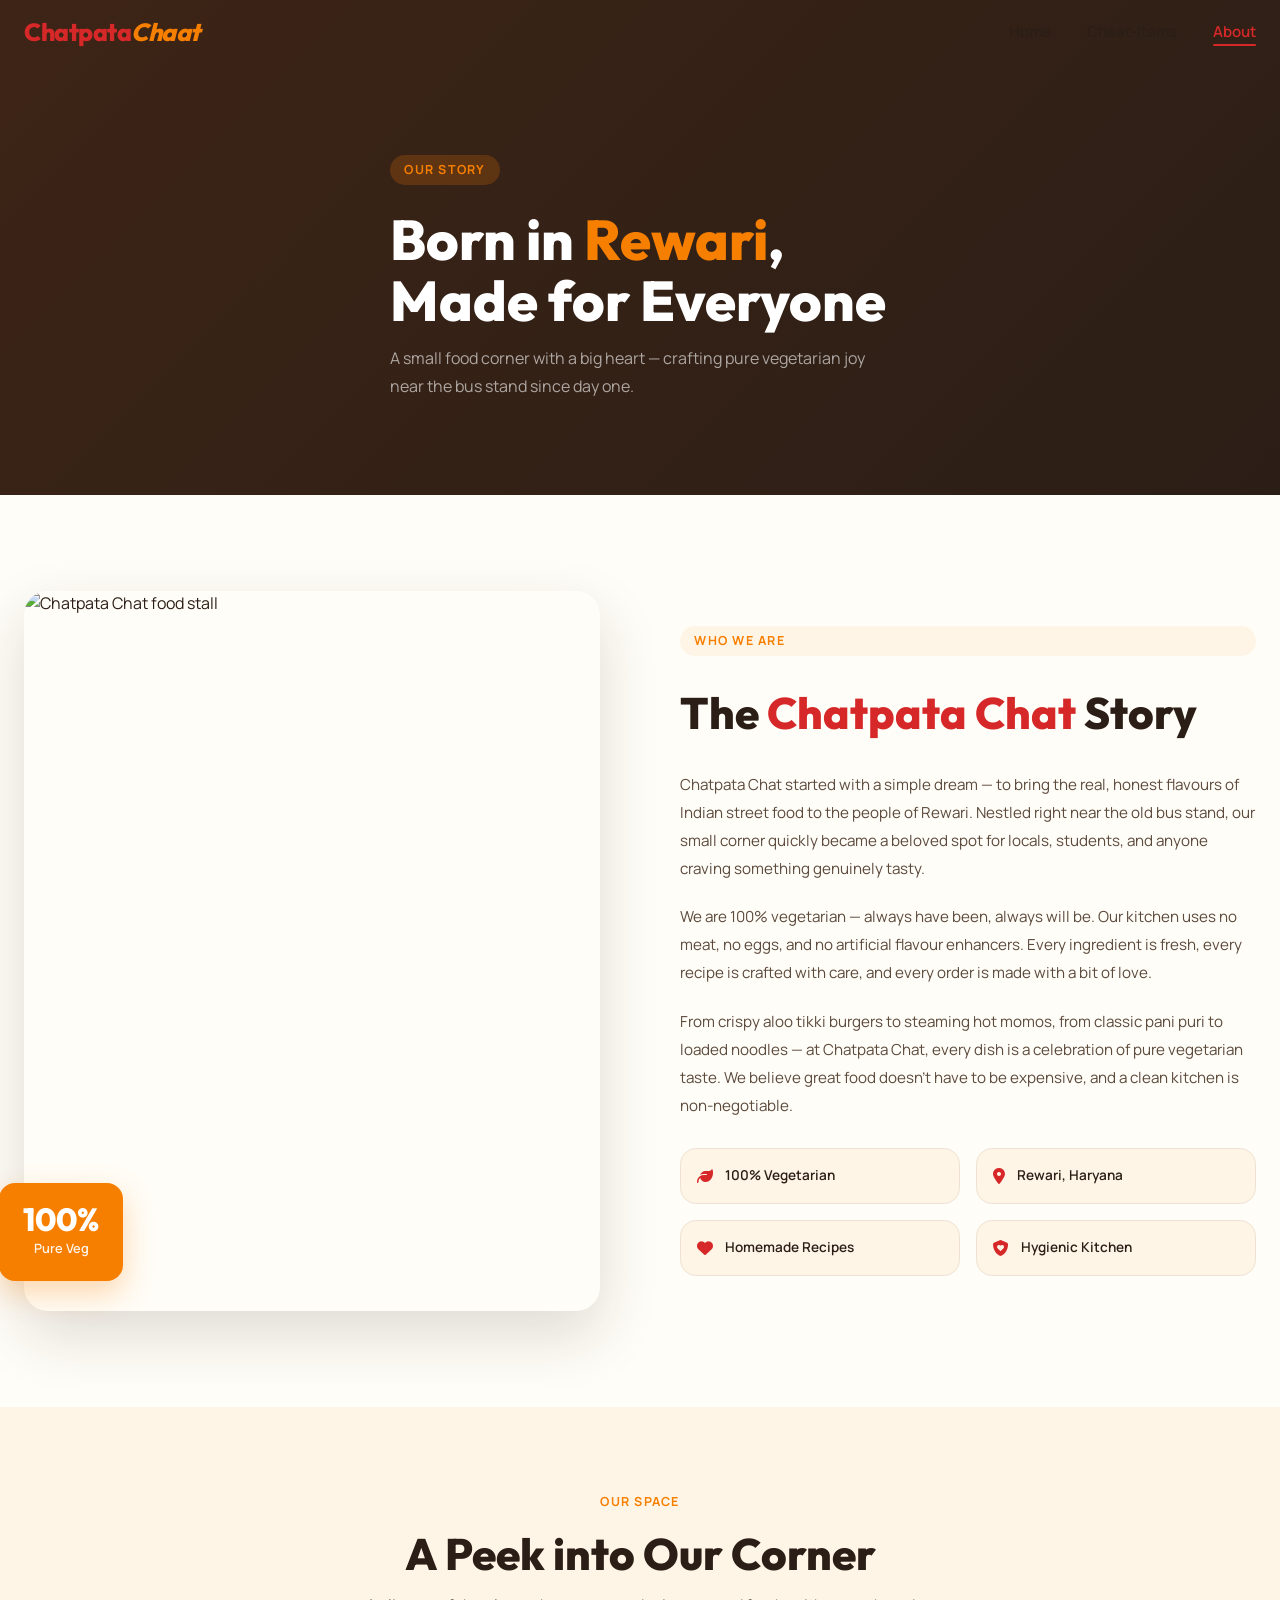
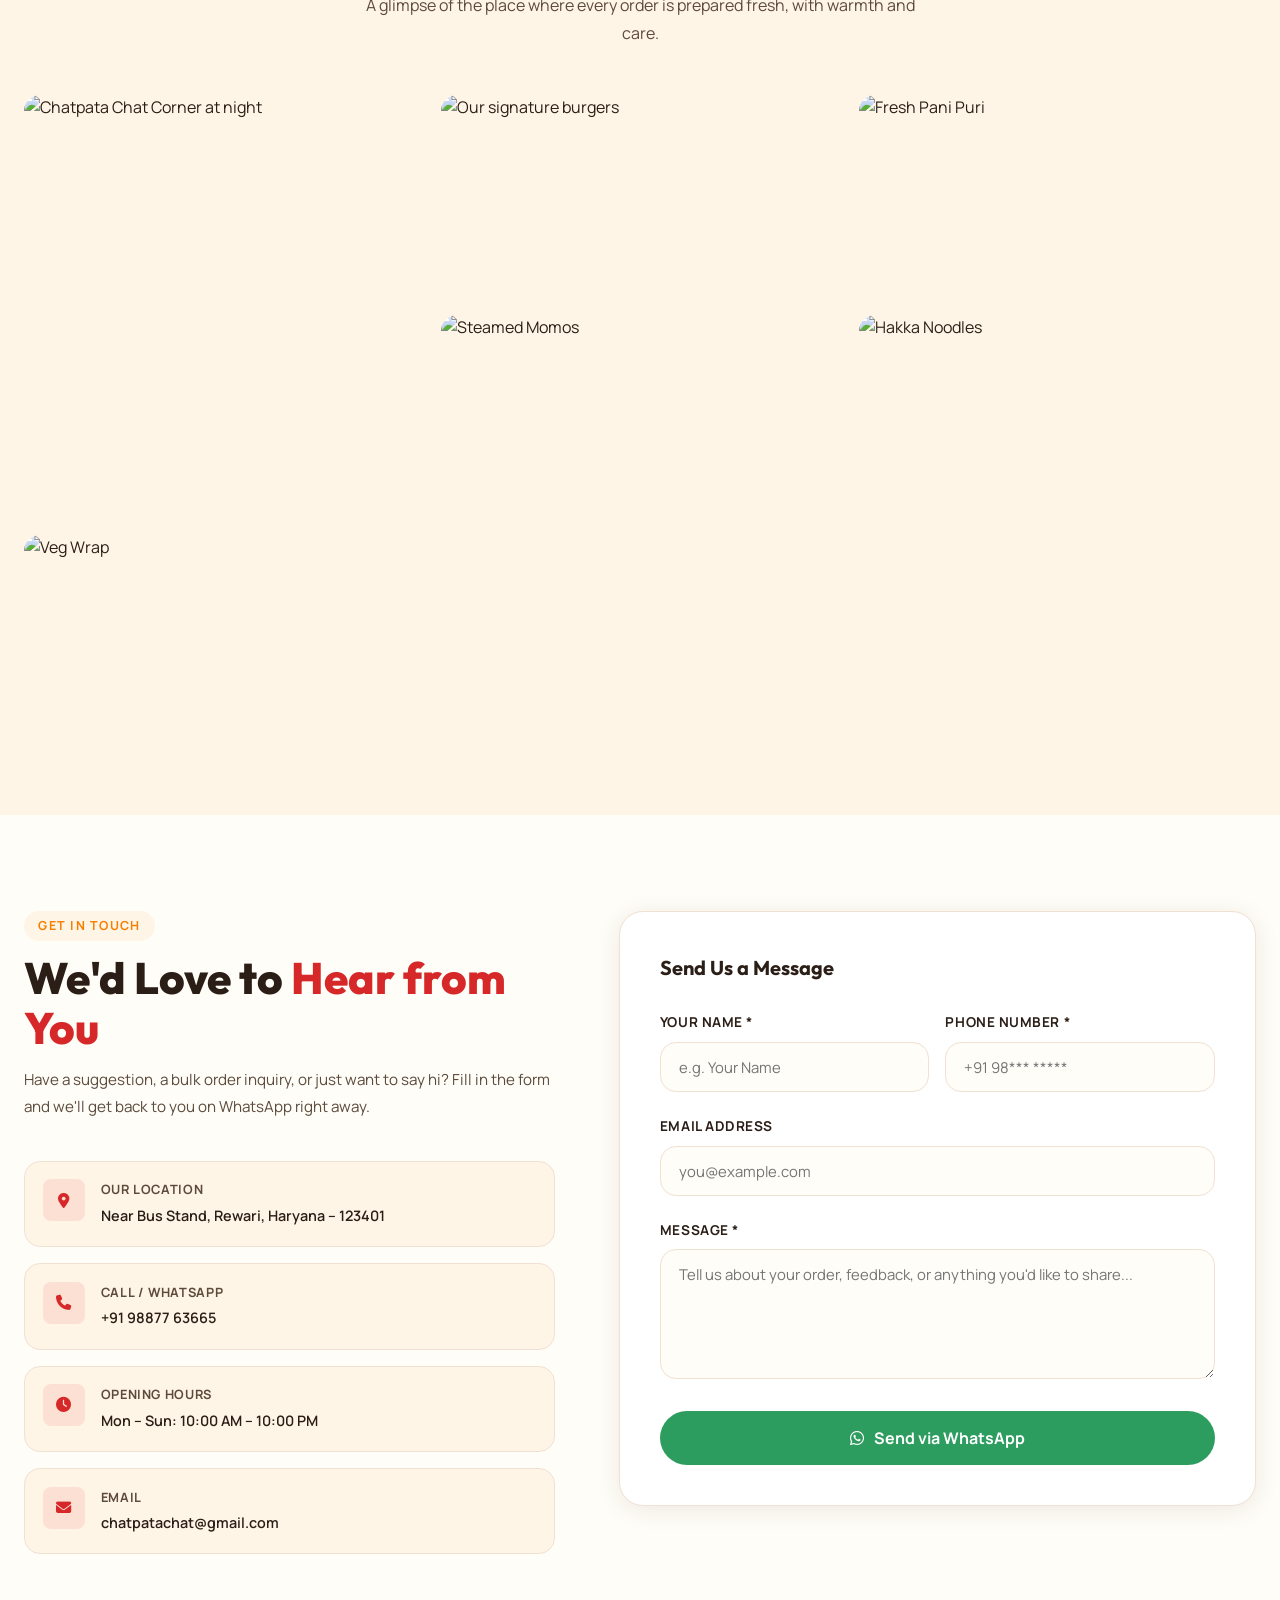
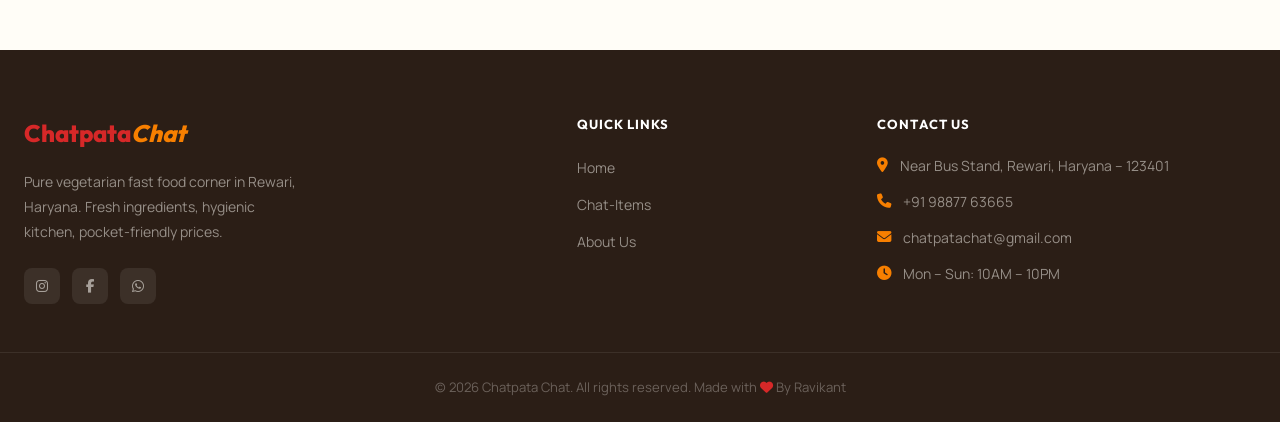
==== commit af542ed5: "Update about.html" ====
--- a/about.html
+++ b/about.html
@@ -266,7 +266,7 @@
       </div>
     </div>
     <div class="footer-bottom">
-      <p>&copy; 2026 Chatpata Chat. All rights reserved. | Made with <i class="fas fa-heart" style="color:var(--primary)"></i> By Ravikant</p>
+      <p>&copy; 2026 Chatpata Chat. All rights reserved. Made with <i class="fas fa-heart" style="color:var(--primary)"></i> By Ravikant</p>
     </div>
   </footer>
 
